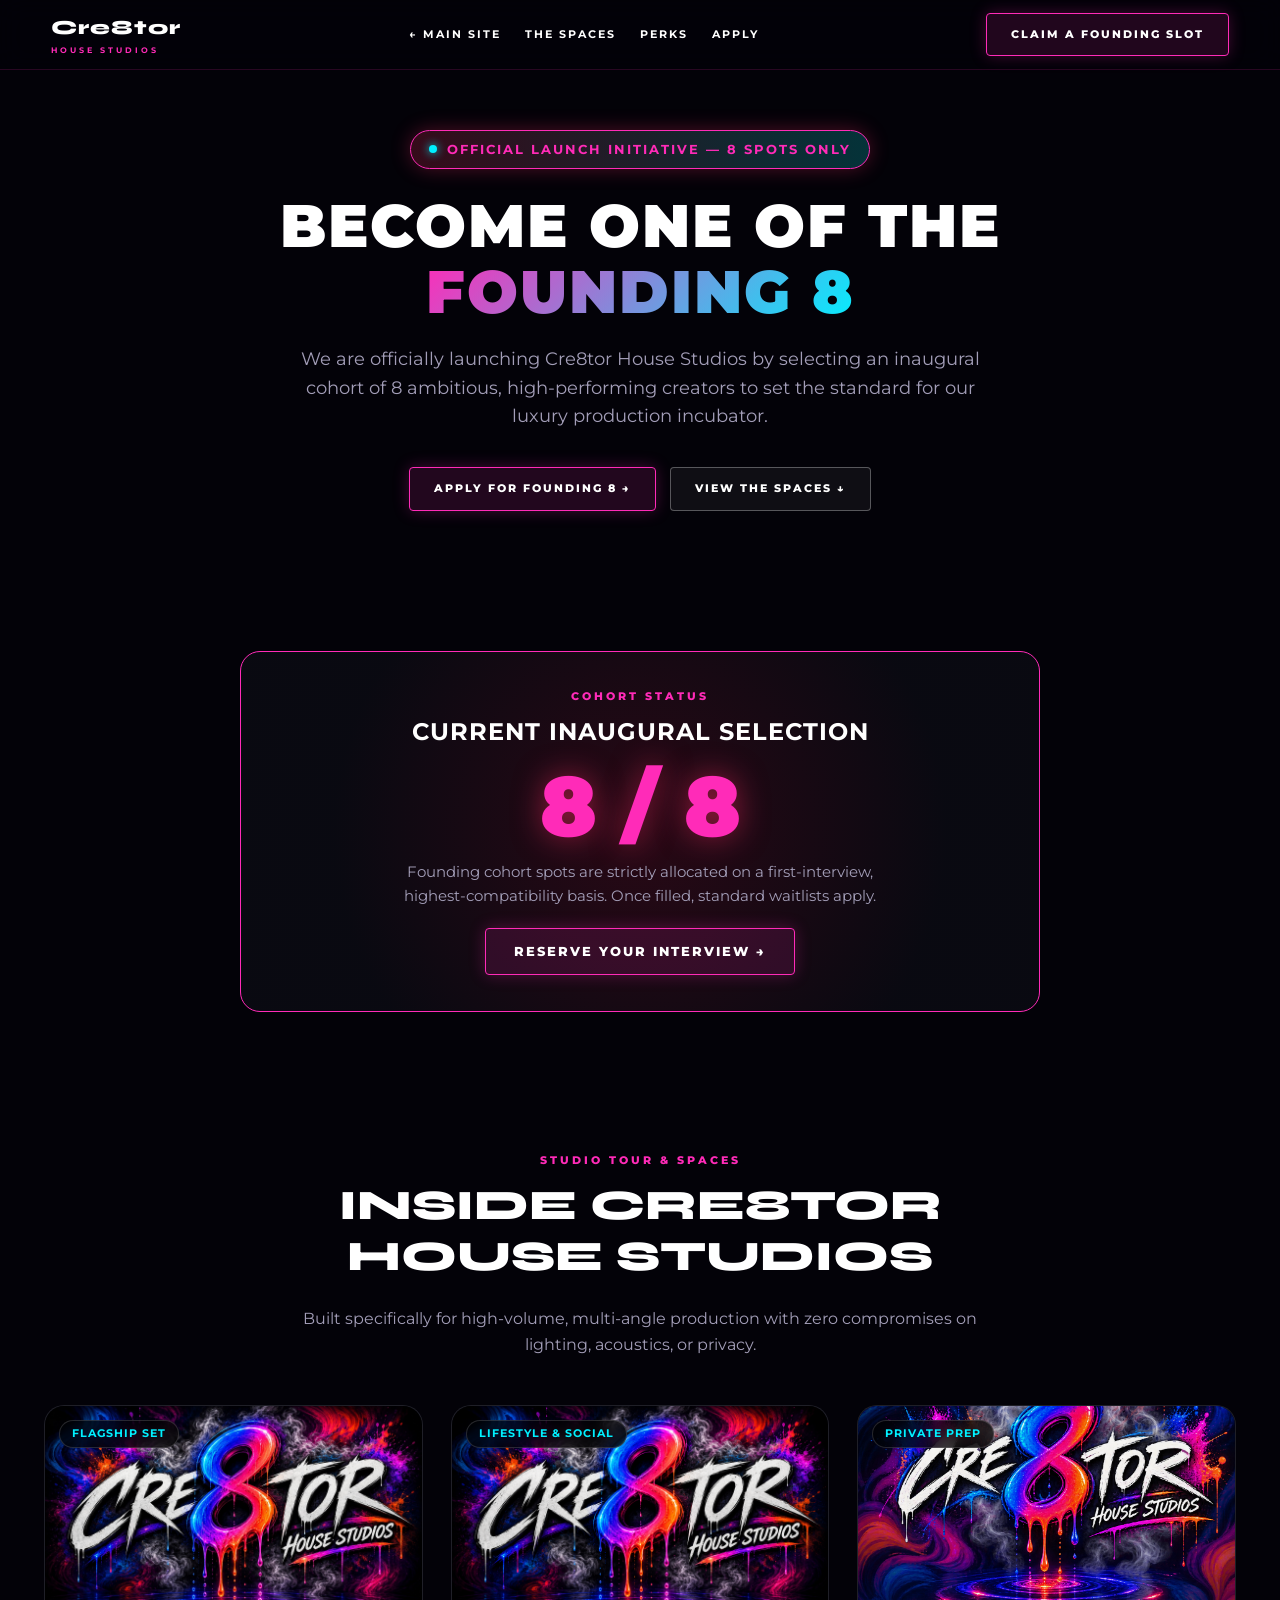
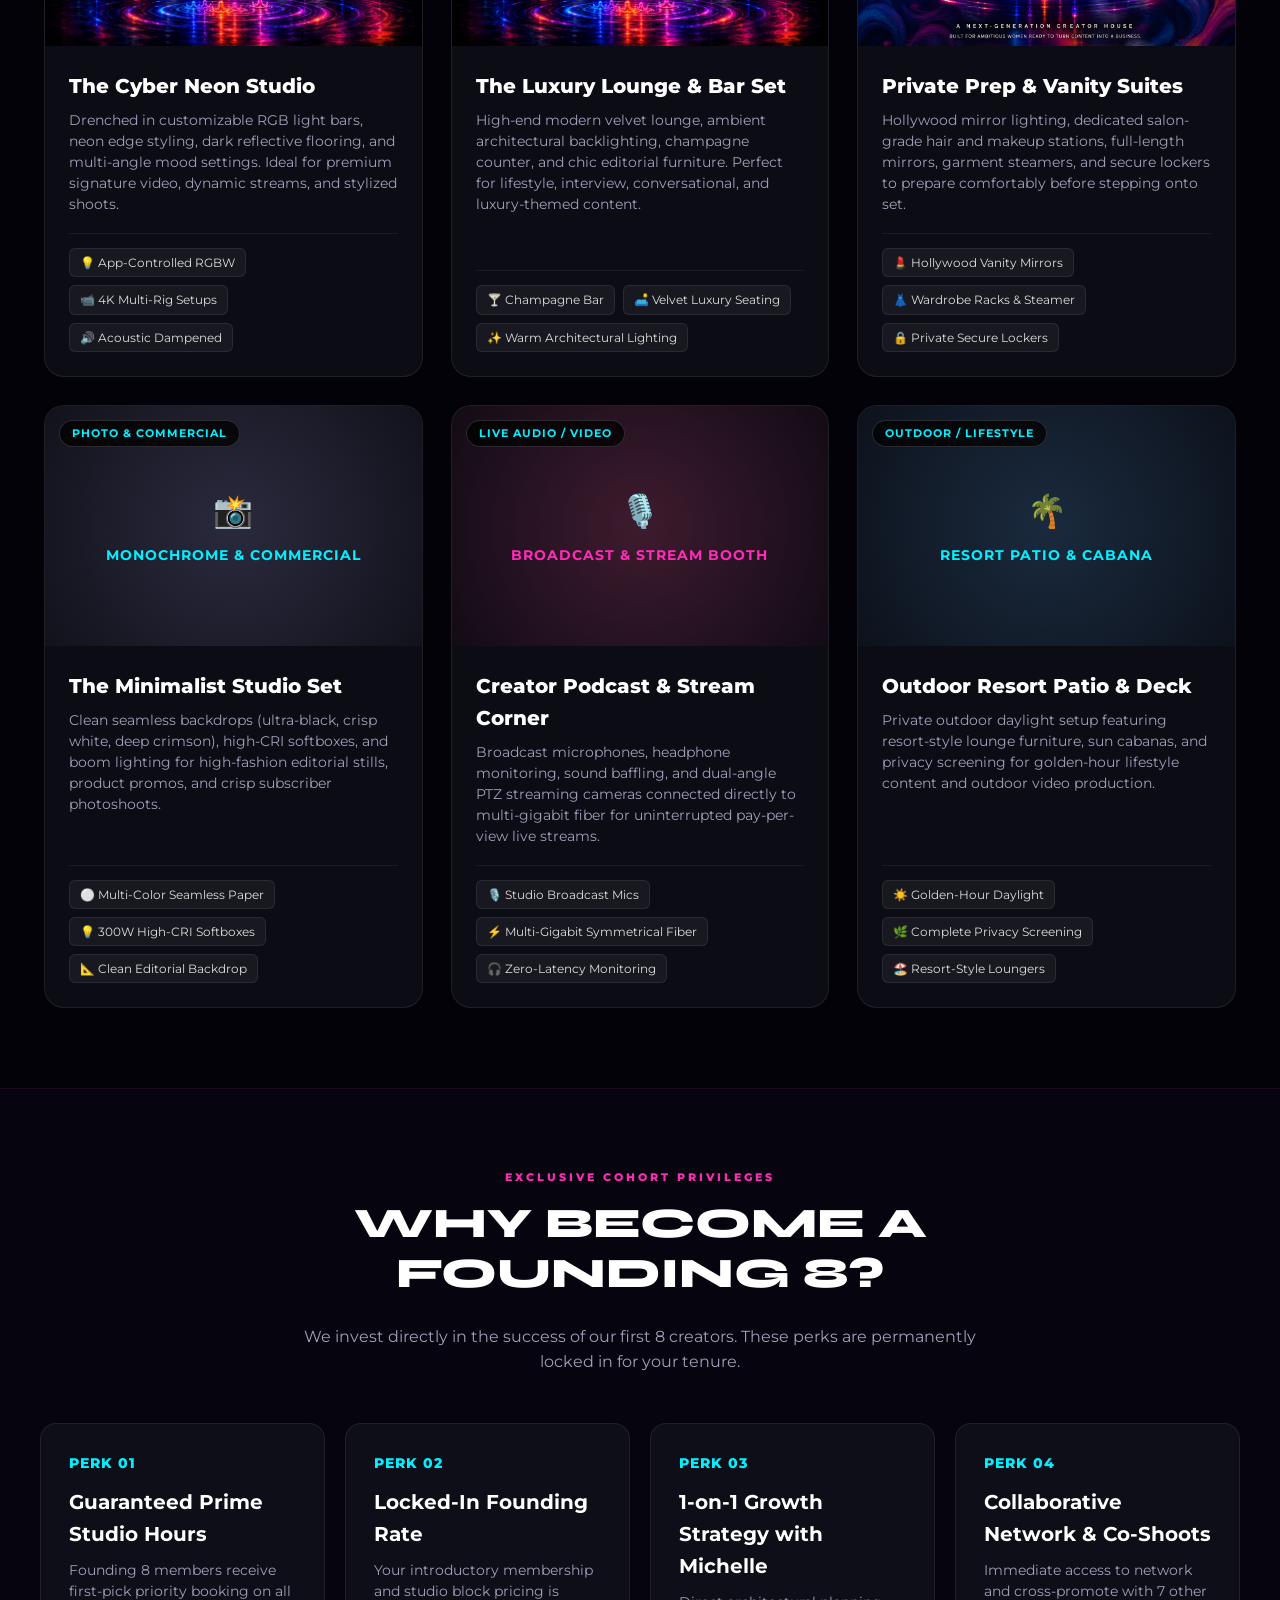
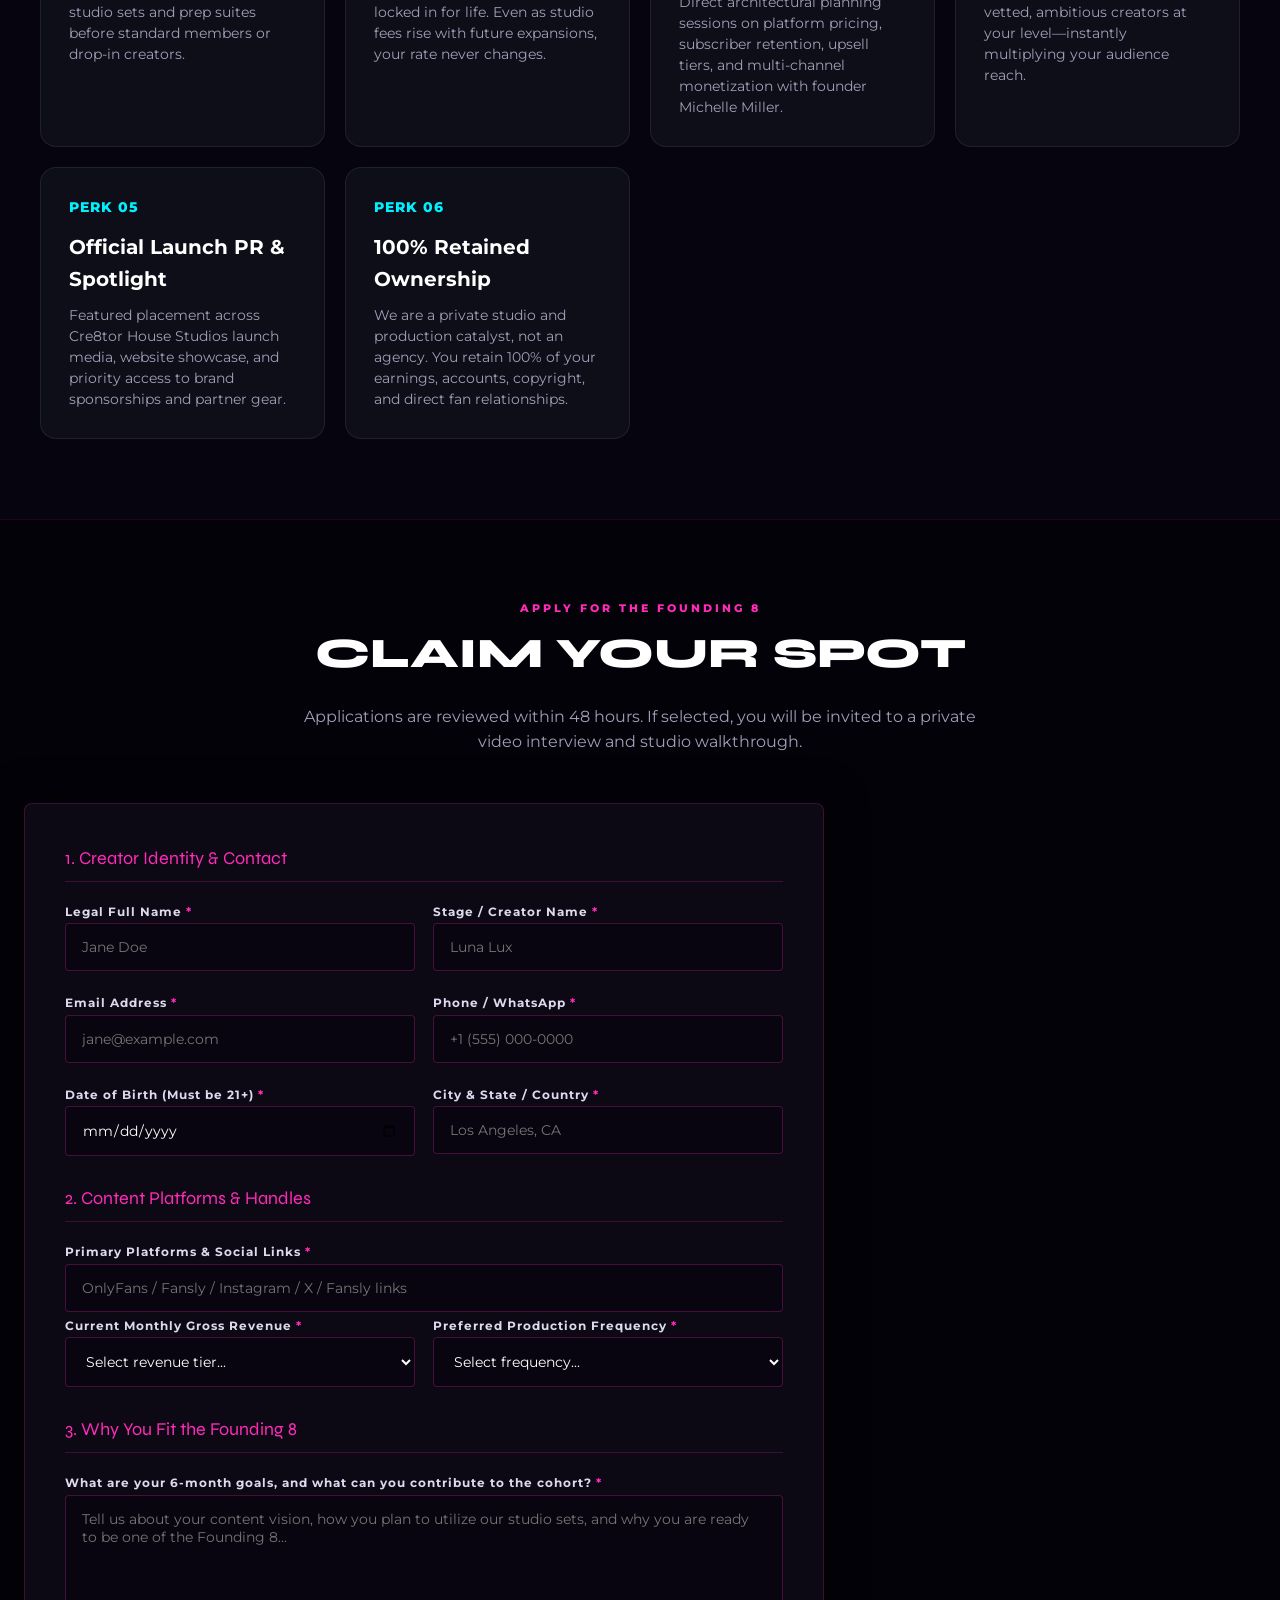
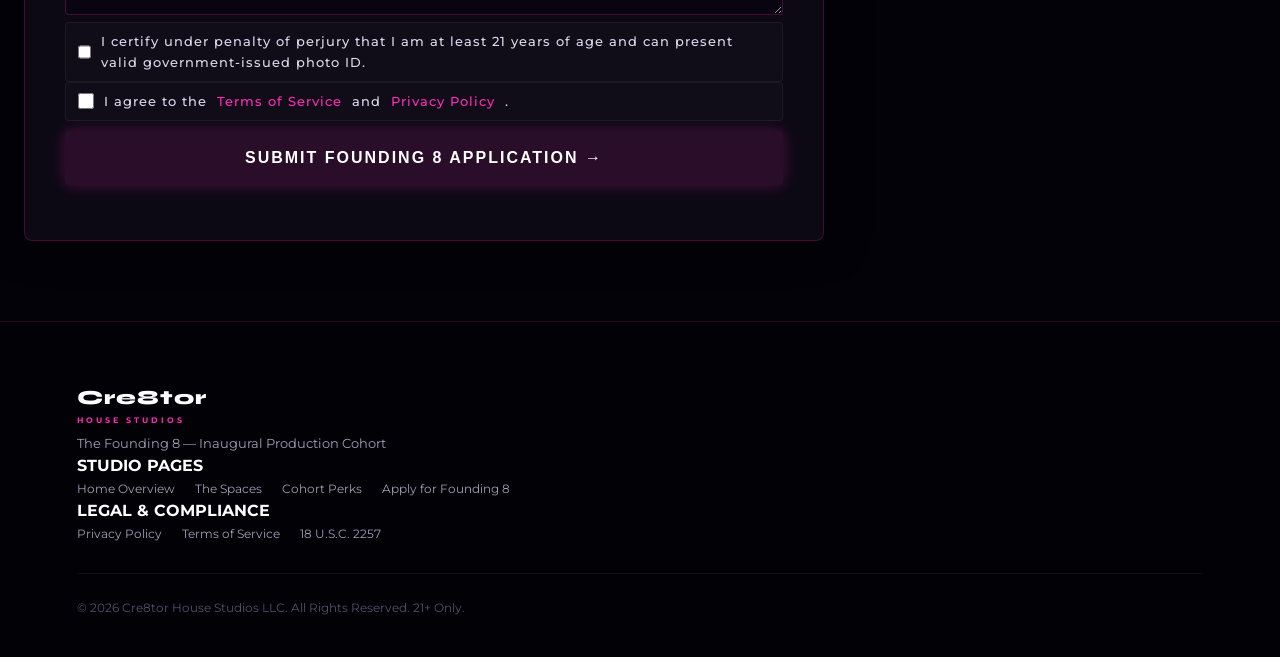
==== founding-8.html @ fe396e98 "Add founding-8.html dedicated push and launch campaign page with spaces showcase" ====
<!doctype html>
<html lang="en">
<head>
  <meta charset="utf-8">
  <meta name="viewport" content="width=device-width, initial-scale=1, viewport-fit=cover">
  <title>The Founding 8 — Inaugural Launch Cohort | Cre8tor House Studios</title>
  <meta name="description" content="Join the Founding 8 inaugural cohort at Cre8tor House Studios. Exclusive studio access, locked-in lifetime rates, and dedicated production sets.">
  <link rel="stylesheet" href="style.css">
  <style>
    .launch-banner {
      background: linear-gradient(90deg, rgba(255,46,99,0.2), rgba(8,247,254,0.2));
      border: 1px solid var(--accent-pink);
      border-radius: 999px;
      display: inline-flex;
      align-items: center;
      gap: 10px;
      padding: 8px 18px;
      font-size: 13px;
      font-weight: 700;
      letter-spacing: 2px;
      text-transform: uppercase;
      color: var(--accent-pink);
      margin-bottom: 24px;
      box-shadow: 0 0 20px rgba(255,46,99,0.3);
    }
    .launch-banner .pulse-dot {
      width: 8px;
      height: 8px;
      background: var(--accent-cyan);
      border-radius: 50%;
      box-shadow: 0 0 10px var(--accent-cyan);
      animation: pulse 1.5s infinite;
    }
    @keyframes pulse {
      0%, 100% { opacity: 1; transform: scale(1); }
      50% { opacity: 0.4; transform: scale(0.8); }
    }
    .founding-hero {
      padding: 130px 24px 80px;
      text-align: center;
      max-width: 900px;
      margin: 0 auto;
    }
    .founding-hero h1 {
      font-size: clamp(32px, 6vw, 60px);
      line-height: 1.1;
      font-weight: 900;
      letter-spacing: 2px;
      margin-bottom: 20px;
    }
    .founding-hero h1 span {
      background: linear-gradient(135deg, var(--accent-pink), var(--accent-cyan));
      -webkit-background-clip: text;
      -webkit-text-fill-color: transparent;
    }
    .founding-hero p {
      font-size: 18px;
      color: var(--text-muted);
      line-height: 1.6;
      max-width: 720px;
      margin: 0 auto 36px;
    }
    .perks-grid {
      display: grid;
      grid-template-columns: repeat(auto-fit, minmax(280px, 1fr));
      gap: 20px;
      margin: 40px 0;
    }
    .perk-card {
      background: rgba(18, 18, 28, 0.75);
      border: 1px solid rgba(255, 255, 255, 0.08);
      border-radius: 16px;
      padding: 28px;
      text-align: left;
      position: relative;
      transition: all 0.3s ease;
    }
    .perk-card:hover {
      border-color: var(--accent-pink);
      transform: translateY(-4px);
      box-shadow: 0 10px 30px rgba(255,46,99,0.15);
    }
    .perk-number {
      font-family: var(--font-mono);
      font-size: 14px;
      font-weight: 800;
      color: var(--accent-cyan);
      letter-spacing: 1px;
      margin-bottom: 12px;
    }
    .perk-card h3 {
      font-size: 20px;
      font-weight: 700;
      margin-bottom: 10px;
      color: #fff;
    }
    .perk-card p {
      font-size: 14px;
      color: var(--text-muted);
      line-height: 1.5;
      margin: 0;
    }

    /* SPACES GALLERY */
    .spaces-section {
      padding: 80px 24px;
      max-width: 1240px;
      margin: 0 auto;
    }
    .spaces-grid {
      display: grid;
      grid-template-columns: repeat(auto-fit, minmax(350px, 1fr));
      gap: 28px;
      margin-top: 40px;
    }
    .space-card {
      background: rgba(15, 15, 24, 0.85);
      border: 1px solid rgba(255, 255, 255, 0.08);
      border-radius: 20px;
      overflow: hidden;
      display: flex;
      flex-direction: column;
      transition: all 0.3s ease;
    }
    .space-card:hover {
      border-color: var(--accent-cyan);
      box-shadow: 0 12px 36px rgba(8,247,254,0.18);
      transform: translateY(-5px);
    }
    .space-img-container {
      position: relative;
      width: 100%;
      height: 240px;
      background: #0d0d14;
      overflow: hidden;
    }
    .space-img-container img {
      width: 100%;
      height: 100%;
      object-fit: cover;
      transition: transform 0.5s ease;
    }
    .space-card:hover .space-img-container img {
      transform: scale(1.05);
    }
    .space-tag {
      position: absolute;
      top: 14px;
      left: 14px;
      background: rgba(0, 0, 0, 0.75);
      backdrop-filter: blur(8px);
      border: 1px solid rgba(255,255,255,0.15);
      border-radius: 999px;
      padding: 4px 12px;
      font-size: 11px;
      font-weight: 700;
      letter-spacing: 1px;
      text-transform: uppercase;
      color: var(--accent-cyan);
    }
    .space-body {
      padding: 24px;
      display: flex;
      flex-direction: column;
      flex: 1;
    }
    .space-body h3 {
      font-size: 20px;
      font-weight: 800;
      margin-bottom: 8px;
      color: #fff;
    }
    .space-body p {
      font-size: 14px;
      color: var(--text-muted);
      line-height: 1.5;
      margin-bottom: 18px;
      flex: 1;
    }
    .space-specs {
      display: flex;
      flex-wrap: wrap;
      gap: 8px;
      padding-top: 14px;
      border-top: 1px solid rgba(255, 255, 255, 0.06);
    }
    .spec-chip {
      background: rgba(255, 255, 255, 0.05);
      border: 1px solid rgba(255, 255, 255, 0.08);
      border-radius: 6px;
      padding: 4px 10px;
      font-size: 12px;
      color: #ddd;
      font-family: var(--font-mono);
    }
    .slots-counter {
      background: radial-gradient(circle at center, rgba(255,46,99,0.15) 0%, rgba(10,10,18,0.9) 70%);
      border: 1px solid var(--accent-pink);
      border-radius: 20px;
      padding: 36px 24px;
      text-align: center;
      margin: 60px auto;
      max-width: 800px;
    }
    .slots-number {
      font-size: clamp(48px, 8vw, 84px);
      font-weight: 900;
      color: var(--accent-pink);
      line-height: 1;
      text-shadow: 0 0 30px rgba(255,46,99,0.5);
      margin: 12px 0;
    }
  </style>
</head>
<body>

  <!-- HEADER -->
  <header>
    <a href="index.html" class="logo">Cre8tor<span>HOUSE STUDIOS</span></a>
    <nav>
      <a href="index.html">← MAIN SITE</a>
      <a href="#spaces">THE SPACES</a>
      <a href="#perks">PERKS</a>
      <a href="#apply">APPLY</a>
    </nav>
    <a href="#apply" class="navbtn">CLAIM A FOUNDING SLOT</a>
  </header>

  <!-- FOUNDING 8 HERO -->
  <section class="founding-hero">
    <div class="launch-banner">
      <span class="pulse-dot"></span>
      OFFICIAL LAUNCH INITIATIVE — 8 SPOTS ONLY
    </div>
    <h1>BECOME ONE OF THE<br><span>FOUNDING 8</span></h1>
    <p>We are officially launching Cre8tor House Studios by selecting an inaugural cohort of 8 ambitious, high-performing creators to set the standard for our luxury production incubator.</p>
    <div style="display: flex; gap: 14px; justify-content: center; flex-wrap: wrap;">
      <a href="#apply" class="cta">APPLY FOR FOUNDING 8 →</a>
      <a href="#spaces" class="cta secondary">VIEW THE SPACES ↓</a>
    </div>
  </section>

  <!-- SLOTS COUNTER -->
  <section style="padding: 0 24px;">
    <div class="slots-counter">
      <span class="section-tag" style="margin-bottom: 8px;">COHORT STATUS</span>
      <h3 style="font-size: 24px; letter-spacing: 1px;">CURRENT INAUGURAL SELECTION</h3>
      <div class="slots-number">8 / 8</div>
      <p style="color: var(--text-muted); font-size: 15px; max-width: 500px; margin: 0 auto 20px;">Founding cohort spots are strictly allocated on a first-interview, highest-compatibility basis. Once filled, standard waitlists apply.</p>
      <a href="#apply" class="cta" style="padding: 12px 28px; font-size: 13px;">RESERVE YOUR INTERVIEW →</a>
    </div>
  </section>

  <!-- THE SPACES GALLERY -->
  <section id="spaces" class="spaces-section">
    <div style="text-align: center; max-width: 700px; margin: 0 auto;">
      <span class="section-tag">STUDIO TOUR & SPACES</span>
      <h2 class="section-title">INSIDE CRE8TOR HOUSE STUDIOS</h2>
      <p class="section-desc">Built specifically for high-volume, multi-angle production with zero compromises on lighting, acoustics, or privacy.</p>
    </div>

    <div class="spaces-grid">

      <!-- SPACE 1: CYBER NEON -->
      <div class="space-card">
        <div class="space-img-container">
          <img src="hero.png" alt="The Cyber Neon Studio Set">
          <span class="space-tag">Flagship Set</span>
        </div>
        <div class="space-body">
          <h3>The Cyber Neon Studio</h3>
          <p>Drenched in customizable RGB light bars, neon edge styling, dark reflective flooring, and multi-angle mood settings. Ideal for premium signature video, dynamic streams, and stylized shoots.</p>
          <div class="space-specs">
            <span class="spec-chip">💡 App-Controlled RGBW</span>
            <span class="spec-chip">📹 4K Multi-Rig Setups</span>
            <span class="spec-chip">🔊 Acoustic Dampened</span>
          </div>
        </div>
      </div>

      <!-- SPACE 2: LUXURY LOUNGE -->
      <div class="space-card">
        <div class="space-img-container">
          <img src="hero-reference.png" alt="The Luxury Lounge & Lifestyle Set">
          <span class="space-tag">Lifestyle & Social</span>
        </div>
        <div class="space-body">
          <h3>The Luxury Lounge & Bar Set</h3>
          <p>High-end modern velvet lounge, ambient architectural backlighting, champagne counter, and chic editorial furniture. Perfect for lifestyle, interview, conversational, and luxury-themed content.</p>
          <div class="space-specs">
            <span class="spec-chip">🍸 Champagne Bar</span>
            <span class="spec-chip">🛋️ Velvet Luxury Seating</span>
            <span class="spec-chip">✨ Warm Architectural Lighting</span>
          </div>
        </div>
      </div>

      <!-- SPACE 3: PREP & DRESSING SUITES -->
      <div class="space-card">
        <div class="space-img-container">
          <img src="cre8tor-hero-art.png" alt="Private Prep & Styling Suites">
          <span class="space-tag">Private Prep</span>
        </div>
        <div class="space-body">
          <h3>Private Prep & Vanity Suites</h3>
          <p>Hollywood mirror lighting, dedicated salon-grade hair and makeup stations, full-length mirrors, garment steamers, and secure lockers to prepare comfortably before stepping onto set.</p>
          <div class="space-specs">
            <span class="spec-chip">💄 Hollywood Vanity Mirrors</span>
            <span class="spec-chip">👗 Wardrobe Racks & Steamer</span>
            <span class="spec-chip">🔒 Private Secure Lockers</span>
          </div>
        </div>
      </div>

      <!-- SPACE 4: MINIMALIST MONOCHROME -->
      <div class="space-card">
        <div class="space-img-container" style="display: flex; align-items: center; justify-content: center; background: radial-gradient(circle, #2a2a3e 0%, #12121c 100%);">
          <div style="text-align: center; padding: 20px;">
            <div style="font-size: 32px; margin-bottom: 8px;">📸</div>
            <div style="color: var(--accent-cyan); font-weight: 700; font-size: 14px; letter-spacing: 1px;">MONOCHROME & COMMERCIAL</div>
          </div>
          <span class="space-tag">Photo & Commercial</span>
        </div>
        <div class="space-body">
          <h3>The Minimalist Studio Set</h3>
          <p>Clean seamless backdrops (ultra-black, crisp white, deep crimson), high-CRI softboxes, and boom lighting for high-fashion editorial stills, product promos, and crisp subscriber photoshoots.</p>
          <div class="space-specs">
            <span class="spec-chip">⚪ Multi-Color Seamless Paper</span>
            <span class="spec-chip">💡 300W High-CRI Softboxes</span>
            <span class="spec-chip">📐 Clean Editorial Backdrop</span>
          </div>
        </div>
      </div>

      <!-- SPACE 5: PODCAST & STREAM BOOTH -->
      <div class="space-card">
        <div class="space-img-container" style="display: flex; align-items: center; justify-content: center; background: radial-gradient(circle, #3e1b2e 0%, #120b16 100%);">
          <div style="text-align: center; padding: 20px;">
            <div style="font-size: 32px; margin-bottom: 8px;">🎙️</div>
            <div style="color: var(--accent-pink); font-weight: 700; font-size: 14px; letter-spacing: 1px;">BROADCAST & STREAM BOOTH</div>
          </div>
          <span class="space-tag">Live Audio / Video</span>
        </div>
        <div class="space-body">
          <h3>Creator Podcast & Stream Corner</h3>
          <p>Broadcast microphones, headphone monitoring, sound baffling, and dual-angle PTZ streaming cameras connected directly to multi-gigabit fiber for uninterrupted pay-per-view live streams.</p>
          <div class="space-specs">
            <span class="spec-chip">🎙️ Studio Broadcast Mics</span>
            <span class="spec-chip">⚡ Multi-Gigabit Symmetrical Fiber</span>
            <span class="spec-chip">🎧 Zero-Latency Monitoring</span>
          </div>
        </div>
      </div>

      <!-- SPACE 6: OUTDOOR & RESORT PATIO -->
      <div class="space-card">
        <div class="space-img-container" style="display: flex; align-items: center; justify-content: center; background: radial-gradient(circle, #1a2a3e 0%, #0d121c 100%);">
          <div style="text-align: center; padding: 20px;">
            <div style="font-size: 32px; margin-bottom: 8px;">🌴</div>
            <div style="color: var(--accent-cyan); font-weight: 700; font-size: 14px; letter-spacing: 1px;">RESORT PATIO & CABANA</div>
          </div>
          <span class="space-tag">Outdoor / Lifestyle</span>
        </div>
        <div class="space-body">
          <h3>Outdoor Resort Patio & Deck</h3>
          <p>Private outdoor daylight setup featuring resort-style lounge furniture, sun cabanas, and privacy screening for golden-hour lifestyle content and outdoor video production.</p>
          <div class="space-specs">
            <span class="spec-chip">☀️ Golden-Hour Daylight</span>
            <span class="spec-chip">🌿 Complete Privacy Screening</span>
            <span class="spec-chip">🏖️ Resort-Style Loungers</span>
          </div>
        </div>
      </div>

    </div>
  </section>

  <!-- FOUNDING 8 EXCLUSIVE PERKS -->
  <section id="perks" class="section dark" style="padding: 80px 24px;">
    <div style="text-align: center; max-width: 700px; margin: 0 auto;">
      <span class="section-tag">EXCLUSIVE COHORT PRIVILEGES</span>
      <h2 class="section-title">WHY BECOME A FOUNDING 8?</h2>
      <p class="section-desc">We invest directly in the success of our first 8 creators. These perks are permanently locked in for your tenure.</p>
    </div>

    <div class="perks-grid" style="max-width: 1200px; margin: 40px auto 0;">
      <div class="perk-card">
        <div class="perk-number">PERK 01</div>
        <h3>Guaranteed Prime Studio Hours</h3>
        <p>Founding 8 members receive first-pick priority booking on all studio sets and prep suites before standard members or drop-in creators.</p>
      </div>

      <div class="perk-card">
        <div class="perk-number">PERK 02</div>
        <h3>Locked-In Founding Rate</h3>
        <p>Your introductory membership and studio block pricing is locked in for life. Even as studio fees rise with future expansions, your rate never changes.</p>
      </div>

      <div class="perk-card">
        <div class="perk-number">PERK 03</div>
        <h3>1-on-1 Growth Strategy with Michelle</h3>
        <p>Direct architectural planning sessions on platform pricing, subscriber retention, upsell tiers, and multi-channel monetization with founder Michelle Miller.</p>
      </div>

      <div class="perk-card">
        <div class="perk-number">PERK 04</div>
        <h3>Collaborative Network & Co-Shoots</h3>
        <p>Immediate access to network and cross-promote with 7 other vetted, ambitious creators at your level—instantly multiplying your audience reach.</p>
      </div>

      <div class="perk-card">
        <div class="perk-number">PERK 05</div>
        <h3>Official Launch PR & Spotlight</h3>
        <p>Featured placement across Cre8tor House Studios launch media, website showcase, and priority access to brand sponsorships and partner gear.</p>
      </div>

      <div class="perk-card">
        <div class="perk-number">PERK 06</div>
        <h3>100% Retained Ownership</h3>
        <p>We are a private studio and production catalyst, not an agency. You retain 100% of your earnings, accounts, copyright, and direct fan relationships.</p>
      </div>
    </div>
  </section>

  <!-- FOUNDING 8 APPLICATION FORM -->
  <section id="apply" class="section" style="padding: 80px 24px;">
    <div style="text-align: center; max-width: 700px; margin: 0 auto 40px;">
      <span class="section-tag">APPLY FOR THE FOUNDING 8</span>
      <h2 class="section-title">CLAIM YOUR SPOT</h2>
      <p class="section-desc">Applications are reviewed within 48 hours. If selected, you will be invited to a private video interview and studio walkthrough.</p>
    </div>

    <div class="form-container">
      <form onsubmit="handleFoundingApplication(event)">
        <input type="hidden" name="cohort" value="Founding 8 Inaugural Cohort">

        <!-- Step 1: Identity -->
        <div class="form-group-title">1. Creator Identity & Contact</div>
        <div class="form-row">
          <div class="form-group">
            <label>Legal Full Name <span class="req">*</span></label>
            <input type="text" name="legal_name" placeholder="Jane Doe" required>
          </div>
          <div class="form-group">
            <label>Stage / Creator Name <span class="req">*</span></label>
            <input type="text" name="stage_name" placeholder="Luna Lux" required>
          </div>
        </div>

        <div class="form-row">
          <div class="form-group">
            <label>Email Address <span class="req">*</span></label>
            <input type="email" name="email" placeholder="jane@example.com" required>
          </div>
          <div class="form-group">
            <label>Phone / WhatsApp <span class="req">*</span></label>
            <input type="tel" name="phone" placeholder="+1 (555) 000-0000" required>
          </div>
        </div>

        <div class="form-row">
          <div class="form-group">
            <label>Date of Birth (Must be 21+) <span class="req">*</span></label>
            <input type="date" name="dob" id="founding-dob" required>
          </div>
          <div class="form-group">
            <label>City & State / Country <span class="req">*</span></label>
            <input type="text" name="location" placeholder="Los Angeles, CA" required>
          </div>
        </div>

        <!-- Step 2: Presence -->
        <div class="form-group-title">2. Content Platforms & Handles</div>
        <div class="form-group">
          <label>Primary Platforms & Social Links <span class="req">*</span></label>
          <input type="text" name="handles" placeholder="OnlyFans / Fansly / Instagram / X / Fansly links" required>
        </div>

        <div class="form-row">
          <div class="form-group">
            <label>Current Monthly Gross Revenue <span class="req">*</span></label>
            <select name="monthly_revenue" required>
              <option value="" disabled selected>Select revenue tier...</option>
              <option value="bash - ,500/mo">bash - ,500/mo (Building phase)</option>
              <option value=",500 - ,500/mo">,500 - ,500/mo (Scaling)</option>
              <option value=",500 - 5,000/mo">,500 - 5,000/mo (Established)</option>
              <option value="5,000+/mo">5,000+/mo (Top Earner)</option>
            </select>
          </div>
          <div class="form-group">
            <label>Preferred Production Frequency <span class="req">*</span></label>
            <select name="production_frequency" required>
              <option value="" disabled selected>Select frequency...</option>
              <option value="Weekly Dedicated Blocks">Weekly Dedicated Blocks (2-3x/week)</option>
              <option value="Bi-Weekly Intensive Shoots">Bi-Weekly Intensive Shoots</option>
              <option value="Monthly Batch Content Weekend">Monthly Batch Content Weekend</option>
            </select>
          </div>
        </div>

        <!-- Step 3: Vision -->
        <div class="form-group-title">3. Why You Fit the Founding 8</div>
        <div class="form-group">
          <label>What are your 6-month goals, and what can you contribute to the cohort? <span class="req">*</span></label>
          <textarea name="cohort_goals" rows="4" placeholder="Tell us about your content vision, how you plan to utilize our studio sets, and why you are ready to be one of the Founding 8..." required></textarea>
        </div>

        <!-- Consents -->
        <div class="form-group">
          <label class="checkbox-label">
            <input type="checkbox" name="age_confirmation" required>
            I certify under penalty of perjury that I am at least 21 years of age and can present valid government-issued photo ID.
          </label>
          <label class="checkbox-label">
            <input type="checkbox" name="terms_consent" required>
            I agree to the <a href="terms.html" target="_blank" style="color: var(--accent-pink);">Terms of Service</a> and <a href="privacy.html" target="_blank" style="color: var(--accent-pink);">Privacy Policy</a>.
          </label>
        </div>

        <button type="submit" class="cta" style="width: 100%; border: none; cursor: pointer; padding: 18px; font-size: 16px; margin-top: 10px;">
          SUBMIT FOUNDING 8 APPLICATION →
        </button>
        <p id="founding-status" style="margin-top: 15px; text-align: center; font-size: 14px;"></p>
      </form>
    </div>
  </section>

  <!-- FOOTER -->
  <footer>
    <div class="footer-grid">
      <div>
        <a href="index.html" class="logo">Cre8tor<span>HOUSE STUDIOS</span></a>
        <p style="font-size: 13px; color: var(--text-muted); margin-top: 6px;">The Founding 8 — Inaugural Production Cohort</p>
      </div>
      <div>
        <h4>STUDIO PAGES</h4>
        <div class="footer-links">
          <a href="index.html">Home Overview</a>
          <a href="#spaces">The Spaces</a>
          <a href="#perks">Cohort Perks</a>
          <a href="#apply">Apply for Founding 8</a>
        </div>
      </div>
      <div>
        <h4>LEGAL & COMPLIANCE</h4>
        <div class="footer-links">
          <a href="privacy.html">Privacy Policy</a>
          <a href="terms.html">Terms of Service</a>
          <a href="compliance-2257.html">18 U.S.C. 2257</a>
        </div>
      </div>
    </div>
    <div class="footer-bottom">
      © 2026 Cre8tor House Studios LLC. All Rights Reserved. 21+ Only.
    </div>
  </footer>

  <script>
    function handleFoundingApplication(e) {
      e.preventDefault();
      const status = document.getElementById('founding-status');
      const form = e.target;
      const data = new FormData(form);

      // Validate 21+
      const dobVal = document.getElementById('founding-dob').value;
      if (dobVal) {
        const dob = new Date(dobVal);
        const today = new Date();
        let age = today.getFullYear() - dob.getFullYear();
        const m = today.getMonth() - dob.getMonth();
        if (m < 0 || (m === 0 && today.getDate() < dob.getDate())) {
          age--;
        }
        if (age < 21) {
          status.style.color = 'var(--accent-pink)';
          status.innerText = 'Error: You must be at least 21 years of age to apply.';
          return;
        }
      }

      status.style.color = 'var(--accent-cyan)';
      status.innerText = 'Submitting your Founding 8 application...';

      // Submit via Web3Forms
      data.append('access_key', 'YOUR_ACCESS_KEY_HERE');
      data.append('subject', 'NEW FOUNDING 8 APPLICATION: ' + (data.get('stage_name') || 'Creator'));

      fetch('https://api.web3forms.com/submit', {
        method: 'POST',
        body: data
      })
      .then(res => res.json())
      .then(result => {
        if (result.success) {
          status.style.color = '#00ff88';
          status.innerText = '🎉 Application Received! Michelle and our team will review your submission and contact you within 48 hours for your video interview.';
          form.reset();
        } else {
          // Fallback
          fallbackMailto(data);
        }
      })
      .catch(() => {
        fallbackMailto(data);
      });
    }

    function fallbackMailto(data) {
      const status = document.getElementById('founding-status');
      const subject = encodeURIComponent('FOUNDING 8 APPLICATION: ' + (data.get('stage_name') || 'Creator'));
      let bodyText = 'FOUNDING 8 COHORT APPLICATION:

';
      data.forEach((val, key) => {
        if (key !== 'access_key') bodyText += key + ': ' + val + '
';
      });
      window.location.href = 'mailto:michellebehymer1981@gmail.com?subject=' + subject + '&body=' + encodeURIComponent(bodyText);
      status.style.color = '#00ff88';
      status.innerText = 'Opening your email client to complete submission to Michelle Miller...';
    }
  </script>
</body>
</html>
---- style.css ----
/* Cre8tor House Studios — Main Stylesheet */
@import url('https://fonts.googleapis.com/css2?family=Montserrat:ital,wght@0,300;0,400;0,600;0,700;0,800;0,900;1,800&family=Syne:wght@700;800;900&display=swap');

:root {
  --bg-dark: #030208;
  --bg-card: rgba(18, 14, 28, 0.7);
  --bg-card-hover: rgba(28, 22, 44, 0.85);
  --accent-pink: #ff2bb8;
  --accent-pink-glow: rgba(255, 43, 184, 0.45);
  --accent-cyan: #00f0ff;
  --text-main: #ffffff;
  --text-muted: #a39eb8;
  --border-subtle: rgba(255, 43, 184, 0.2);
  --border-highlight: rgba(255, 43, 184, 0.5);
  --font-heading: 'Syne', sans-serif;
  --font-body: 'Montserrat', sans-serif;
}

* {
  box-sizing: border-box;
  margin: 0;
  padding: 0;
}

html {
  scroll-behavior: smooth;
}

body {
  background-color: var(--bg-dark);
  color: var(--text-main);
  font-family: var(--font-body);
  line-height: 1.6;
  overflow-x: hidden;
  position: relative;
}

a {
  color: inherit;
  text-decoration: none;
  transition: all 0.2s ease;
}

/* HEADER & NAV */
header {
  position: fixed;
  z-index: 100;
  top: 0;
  left: 0;
  right: 0;
  height: 70px;
  padding: 0 4vw;
  display: flex;
  align-items: center;
  justify-content: space-between;
  background: rgba(3, 2, 8, 0.75);
  backdrop-filter: blur(14px);
  border-bottom: 1px solid rgba(255, 43, 184, 0.15);
}

.logo {
  font-family: var(--font-heading);
  font-weight: 900;
  font-size: 20px;
  letter-spacing: 1px;
  color: #fff;
}

.logo span {
  display: block;
  font-size: 8px;
  letter-spacing: 3px;
  color: var(--accent-pink);
  font-family: var(--font-body);
  font-weight: 700;
}

nav {
  display: flex;
  gap: 24px;
  font-size: 11px;
  letter-spacing: 2px;
  font-weight: 700;
}

nav a:hover {
  color: var(--accent-pink);
  text-shadow: 0 0 10px var(--accent-pink-glow);
}

.navbtn, .cta {
  display: inline-block;
  border: 1px solid var(--accent-pink);
  padding: 12px 24px;
  background: rgba(255, 43, 184, 0.12);
  color: #fff;
  font-weight: 800;
  font-size: 11px;
  letter-spacing: 2px;
  text-transform: uppercase;
  border-radius: 4px;
  box-shadow: 0 0 16px rgba(255, 43, 184, 0.25);
  cursor: pointer;
  transition: all 0.25s ease;
  text-align: center;
}

.navbtn:hover, .cta:hover {
  background: var(--accent-pink);
  color: #fff;
  box-shadow: 0 0 24px rgba(255, 43, 184, 0.6);
  transform: translateY(-1px);
}

.cta.secondary {
  border-color: rgba(255, 255, 255, 0.3);
  background: rgba(255, 255, 255, 0.05);
  box-shadow: none;
}

.cta.secondary:hover {
  border-color: #fff;
  background: rgba(255, 255, 255, 0.15);
}

/* HERO SECTION */
.hero {
  min-height: 100vh;
  position: relative;
  display: flex;
  flex-direction: column;
  justify-content: flex-end;
  padding: 120px 6vw 80px;
  overflow: hidden;
  background: #020107;
}

.hero-art {
  position: absolute;
  inset: 0;
  z-index: 1;
}

.hero-art img {
  width: 100%;
  height: 100%;
  object-fit: cover;
  object-position: center top;
  filter: brightness(0.85) contrast(1.05);
}

.hero-overlay {
  position: absolute;
  inset: 0;
  background: linear-gradient(180deg, rgba(3, 2, 8, 0.3) 0%, rgba(3, 2, 8, 0.7) 60%, #030208 100%);
  z-index: 2;
}

.hero-content {
  position: relative;
  z-index: 10;
  max-width: 880px;
}

.hero-pill {
  display: inline-block;
  font-size: 11px;
  letter-spacing: 3px;
  color: var(--accent-pink);
  background: rgba(255, 43, 184, 0.15);
  border: 1px solid var(--border-highlight);
  padding: 6px 14px;
  border-radius: 30px;
  margin-bottom: 20px;
  font-weight: 700;
}

.hero h1 {
  font-family: var(--font-heading);
  font-size: clamp(32px, 6vw, 56px);
  font-weight: 900;
  line-height: 1.15;
  margin-bottom: 20px;
  text-transform: uppercase;
  text-shadow: 0 0 30px rgba(0, 0, 0, 0.8);
}

.hero p {
  font-size: clamp(15px, 2vw, 18px);
  color: #ddd9ee;
  max-width: 680px;
  margin-bottom: 32px;
  font-weight: 400;
}

.hero-actions {
  display: flex;
  gap: 16px;
  flex-wrap: wrap;
}

/* GENERAL SECTIONS */
.section {
  padding: 100px 6vw;
  position: relative;
  z-index: 10;
}

.section.dark {
  background: #06040e;
  border-top: 1px solid rgba(255, 43, 184, 0.08);
  border-bottom: 1px solid rgba(255, 43, 184, 0.08);
}

.section-tag {
  display: block;
  font-size: 11px;
  letter-spacing: 3px;
  font-weight: 800;
  color: var(--accent-pink);
  margin-bottom: 12px;
  text-transform: uppercase;
}

.section-title {
  font-family: var(--font-heading);
  font-size: clamp(26px, 4vw, 42px);
  font-weight: 900;
  margin-bottom: 24px;
  line-height: 1.2;
}

.section-desc {
  font-size: 16px;
  color: var(--text-muted);
  max-width: 720px;
  margin-bottom: 48px;
}

/* GRIDS & CARDS */
.grid {
  display: grid;
  grid-template-columns: repeat(auto-fit, minmax(280px, 1fr));
  gap: 28px;
}

.card {
  background: var(--bg-card);
  border: 1px solid var(--border-subtle);
  border-radius: 8px;
  padding: 36px 28px;
  transition: all 0.3s ease;
  backdrop-filter: blur(8px);
}

.card:hover {
  background: var(--bg-card-hover);
  border-color: var(--border-highlight);
  transform: translateY(-4px);
  box-shadow: 0 10px 30px rgba(255, 43, 184, 0.15);
}

.card-num {
  font-family: var(--font-heading);
  font-size: 32px;
  font-weight: 900;
  color: var(--accent-pink);
  margin-bottom: 12px;
}

.card h3 {
  font-family: var(--font-heading);
  font-size: 20px;
  margin-bottom: 14px;
}

.card p {
  font-size: 14px;
  color: var(--text-muted);
  line-height: 1.7;
}

/* ABOUT & FOUNDER SHOWCASE */
.about-grid {
  display: grid;
  grid-template-columns: 1fr 1fr;
  gap: 50px;
  align-items: center;
}

.founder-card {
  background: var(--bg-card);
  border: 1px solid var(--border-subtle);
  border-radius: 8px;
  overflow: hidden;
  box-shadow: 0 0 30px rgba(0,0,0,0.5);
}

.founder-card img {
  width: 100%;
  max-height: 380px;
  object-fit: cover;
  display: block;
}

.founder-info {
  padding: 24px;
}

.founder-title {
  font-size: 11px;
  letter-spacing: 2px;
  color: var(--accent-pink);
  font-weight: 800;
  margin-bottom: 6px;
}

.founder-name {
  font-family: var(--font-heading);
  font-size: 22px;
  font-weight: 800;
  margin-bottom: 12px;
}

.founder-bio {
  font-size: 13px;
  color: var(--text-muted);
}

/* THE HOUSE SHOWCASE */
.house-features {
  display: grid;
  grid-template-columns: repeat(auto-fit, minmax(240px, 1fr));
  gap: 20px;
}

.feature-pill {
  background: rgba(255, 255, 255, 0.03);
  border: 1px solid rgba(255, 255, 255, 0.08);
  padding: 24px;
  border-radius: 6px;
  transition: all 0.2s ease;
}

.feature-pill:hover {
  border-color: var(--accent-cyan);
  background: rgba(0, 240, 255, 0.04);
}

.feature-pill h4 {
  color: #fff;
  font-size: 16px;
  margin-bottom: 8px;
}

.feature-pill p {
  font-size: 13px;
  color: var(--text-muted);
}

/* FAQ ACCORDION */
.faq-list {
  max-width: 800px;
  display: flex;
  flex-direction: column;
  gap: 16px;
}

details {
  background: var(--bg-card);
  border: 1px solid var(--border-subtle);
  border-radius: 6px;
  padding: 20px 24px;
  cursor: pointer;
  transition: all 0.2s ease;
}

details[open] {
  border-color: var(--border-highlight);
  background: var(--bg-card-hover);
}

summary {
  font-weight: 700;
  font-size: 16px;
  list-style: none;
  display: flex;
  justify-content: space-between;
  align-items: center;
}

summary::-webkit-details-marker {
  display: none;
}

summary::after {
  content: "+";
  color: var(--accent-pink);
  font-size: 20px;
}

details[open] summary::after {
  content: "−";
}

details p {
  margin-top: 14px;
  font-size: 14px;
  color: var(--text-muted);
  line-height: 1.6;
}

/* APPLICATION FORM */
.form-container {
  max-width: 800px;
  background: var(--bg-card);
  border: 1px solid var(--border-subtle);
  border-radius: 8px;
  padding: 40px;
  box-shadow: 0 0 40px rgba(0, 0, 0, 0.5);
}

.form-group-title {
  font-family: var(--font-heading);
  font-size: 18px;
  color: var(--accent-pink);
  margin: 28px 0 16px;
  border-bottom: 1px solid rgba(255, 43, 184, 0.2);
  padding-bottom: 8px;
}

.form-group-title:first-of-type {
  margin-top: 0;
}

.form-row {
  display: grid;
  grid-template-columns: 1fr 1fr;
  gap: 18px;
  margin-bottom: 18px;
}

.form-field {
  display: flex;
  flex-direction: column;
  gap: 8px;
  margin-bottom: 18px;
}

.form-field.full {
  grid-column: 1 / -1;
}

label {
  font-size: 12px;
  letter-spacing: 1px;
  font-weight: 700;
  color: #ddd9ee;
}

label span.req {
  color: var(--accent-pink);
}

input, select, textarea {
  width: 100%;
  background: rgba(8, 5, 15, 0.8);
  border: 1px solid rgba(255, 43, 184, 0.25);
  color: #fff;
  padding: 14px 16px;
  font-family: var(--font-body);
  font-size: 14px;
  border-radius: 4px;
  outline: none;
  transition: all 0.2s ease;
}

input:focus, select:focus, textarea:focus {
  border-color: var(--accent-pink);
  box-shadow: 0 0 12px var(--accent-pink-glow);
  background: rgba(14, 9, 26, 0.95);
}

select option {
  background: #0d0a17;
  color: #fff;
}

textarea {
  min-height: 120px;
  resize: vertical;
}

/* Checkbox and Radios */
.checkbox-group {
  display: grid;
  grid-template-columns: repeat(auto-fit, minmax(180px, 1fr));
  gap: 10px;
  margin-top: 8px;
}

.checkbox-label {
  display: flex;
  align-items: center;
  gap: 10px;
  font-size: 13px;
  font-weight: 500;
  cursor: pointer;
  background: rgba(255, 255, 255, 0.02);
  padding: 8px 12px;
  border-radius: 4px;
  border: 1px solid rgba(255, 255, 255, 0.05);
}

.checkbox-label input[type="checkbox"] {
  width: 16px;
  height: 16px;
  accent-color: var(--accent-pink);
}

.legal-consent {
  margin: 24px 0;
  padding: 16px;
  background: rgba(255, 43, 184, 0.06);
  border: 1px solid var(--border-subtle);
  border-radius: 4px;
  font-size: 12px;
  color: #c0bdd0;
}

.legal-consent a {
  color: var(--accent-pink);
  text-decoration: underline;
}

/* FOOTER */
footer {
  padding: 60px 6vw 40px;
  background: #020106;
  border-top: 1px solid rgba(255, 43, 184, 0.15);
  display: flex;
  flex-direction: column;
  gap: 30px;
}

.footer-top {
  display: flex;
  justify-content: space-between;
  align-items: center;
  flex-wrap: wrap;
  gap: 20px;
}

.footer-links {
  display: flex;
  gap: 20px;
  font-size: 12px;
  color: var(--text-muted);
}

.footer-links a:hover {
  color: var(--accent-pink);
}

.footer-bottom {
  display: flex;
  justify-content: space-between;
  font-size: 12px;
  color: #55506b;
  border-top: 1px solid rgba(255, 255, 255, 0.05);
  padding-top: 24px;
  flex-wrap: wrap;
  gap: 12px;
}

/* AGE GATE MODAL */
.age-gate-overlay {
  position: fixed;
  inset: 0;
  z-index: 99999;
  background: rgba(3, 2, 8, 0.96);
  backdrop-filter: blur(14px);
  display: flex;
  align-items: center;
  justify-content: center;
  padding: 20px;
}

.age-gate-card {
  max-width: 520px;
  width: 100%;
  background: #0d0a17;
  border: 1px solid rgba(255, 43, 184, 0.4);
  box-shadow: 0 0 50px rgba(255, 43, 184, 0.25);
  border-radius: 8px;
  padding: 40px 32px;
  text-align: center;
}

.gate-badge {
  display: inline-block;
  font-size: 10px;
  letter-spacing: 2px;
  font-weight: 800;
  color: var(--accent-pink);
  border: 1px solid rgba(255, 43, 184, 0.4);
  padding: 4px 12px;
  margin-bottom: 18px;
  border-radius: 20px;
}

.age-gate-card h2 {
  font-family: var(--font-heading);
  font-size: 24px;
  letter-spacing: 1px;
  margin-bottom: 16px;
  color: #fff;
}

.age-gate-card p {
  font-size: 14px;
  color: #b5b3c3;
  line-height: 1.6;
  margin-bottom: 28px;
}

.gate-actions {
  display: flex;
  flex-direction: column;
  gap: 12px;
}

.gate-enter-btn {
  width: 100%;
  cursor: pointer;
}

.gate-exit-btn {
  background: transparent;
  border: 1px solid #36324a;
  color: #8b88a0;
  padding: 12px;
  font-size: 12px;
  letter-spacing: 1px;
  cursor: pointer;
  border-radius: 4px;
}

.gate-exit-btn:hover {
  border-color: #5d577e;
  color: #fff;
}

.gate-footnote {
  display: block;
  font-size: 11px;
  color: #64607a;
  margin-top: 20px;
}

/* SUCCESS / ERROR MODAL */
.status-modal-overlay {
  position: fixed;
  inset: 0;
  z-index: 10000;
  background: rgba(0, 0, 0, 0.85);
  backdrop-filter: blur(8px);
  display: none;
  align-items: center;
  justify-content: center;
  padding: 20px;
}

.status-modal {
  background: #110d1f;
  border: 1px solid var(--accent-pink);
  box-shadow: 0 0 30px var(--accent-pink-glow);
  max-width: 480px;
  width: 100%;
  padding: 36px 28px;
  border-radius: 8px;
  text-align: center;
}

.status-modal h3 {
  font-family: var(--font-heading);
  font-size: 22px;
  margin-bottom: 12px;
  color: #fff;
}

.status-modal p {
  font-size: 14px;
  color: var(--text-muted);
  margin-bottom: 24px;
}

/* LEGAL PAGES STYLING */
.legal-page {
  background: var(--bg-dark);
  padding: 120px 6vw 80px;
  min-height: 100vh;
}

.legal-container {
  max-width: 840px;
  margin: 0 auto;
  background: var(--bg-card);
  border: 1px solid var(--border-subtle);
  border-radius: 8px;
  padding: 48px;
}

.legal-back {
  display: inline-block;
  font-size: 12px;
  letter-spacing: 1px;
  color: var(--accent-pink);
  margin-bottom: 28px;
  font-weight: 700;
}

.legal-container h1 {
  font-family: var(--font-heading);
  font-size: 32px;
  margin-bottom: 12px;
  color: #fff;
}

.legal-container h2 {
  font-family: var(--font-heading);
  font-size: 20px;
  margin: 28px 0 12px;
  color: #f0edf9;
  border-bottom: 1px solid rgba(255, 255, 255, 0.08);
  padding-bottom: 8px;
}

.legal-container p, .legal-container ul {
  font-size: 14px;
  color: var(--text-muted);
  line-height: 1.8;
  margin-bottom: 16px;
}

.legal-container ul {
  padding-left: 24px;
}

.compliance-box {
  background: rgba(255, 43, 184, 0.08);
  border-left: 3px solid var(--accent-pink);
  padding: 16px 20px;
  margin: 20px 0;
  font-size: 14px;
  color: #ddd9ee;
}

/* RESPONSIVE BREAKPOINTS */
@media (max-width: 900px) {
  header nav {
    display: none;
  }
  .about-grid {
    grid-template-columns: 1fr;
  }
  .form-row {
    grid-template-columns: 1fr;
  }
  .form-container {
    padding: 24px;
  }
  .legal-container {
    padding: 24px;
  }
}
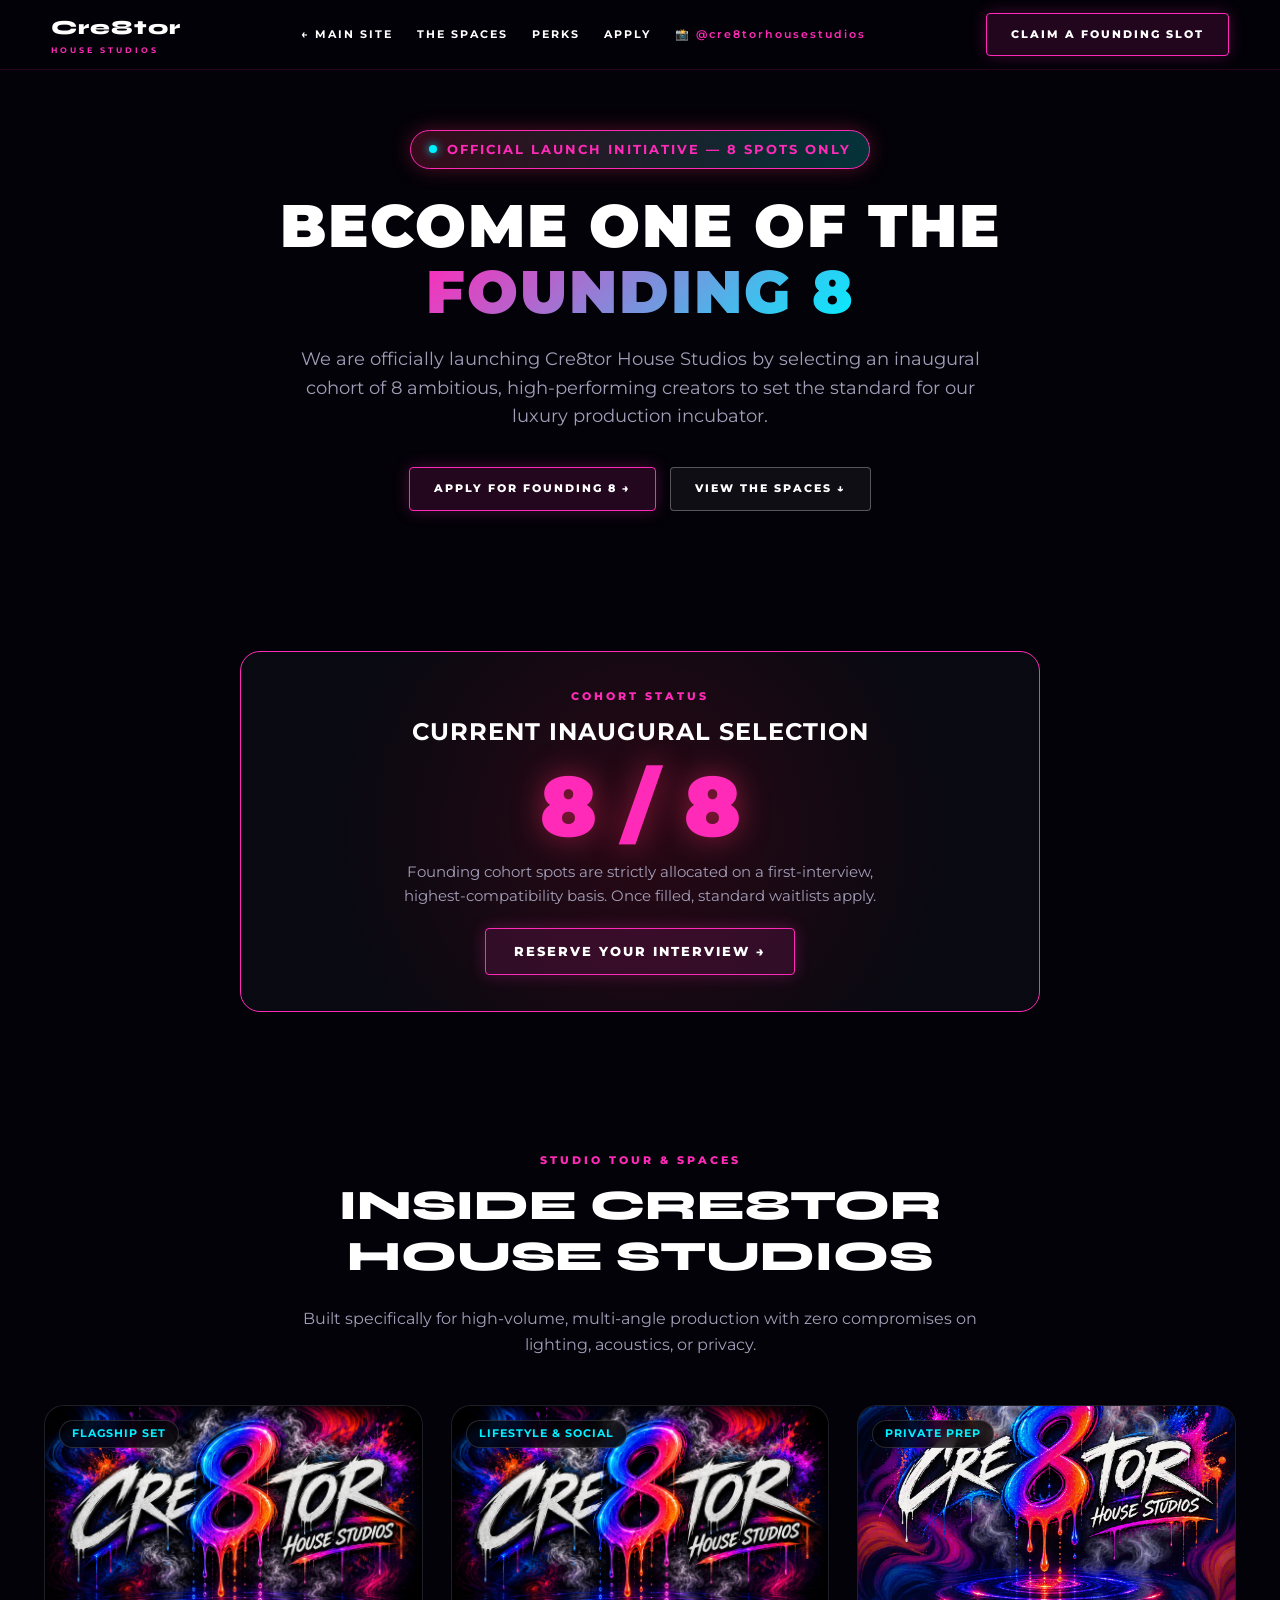
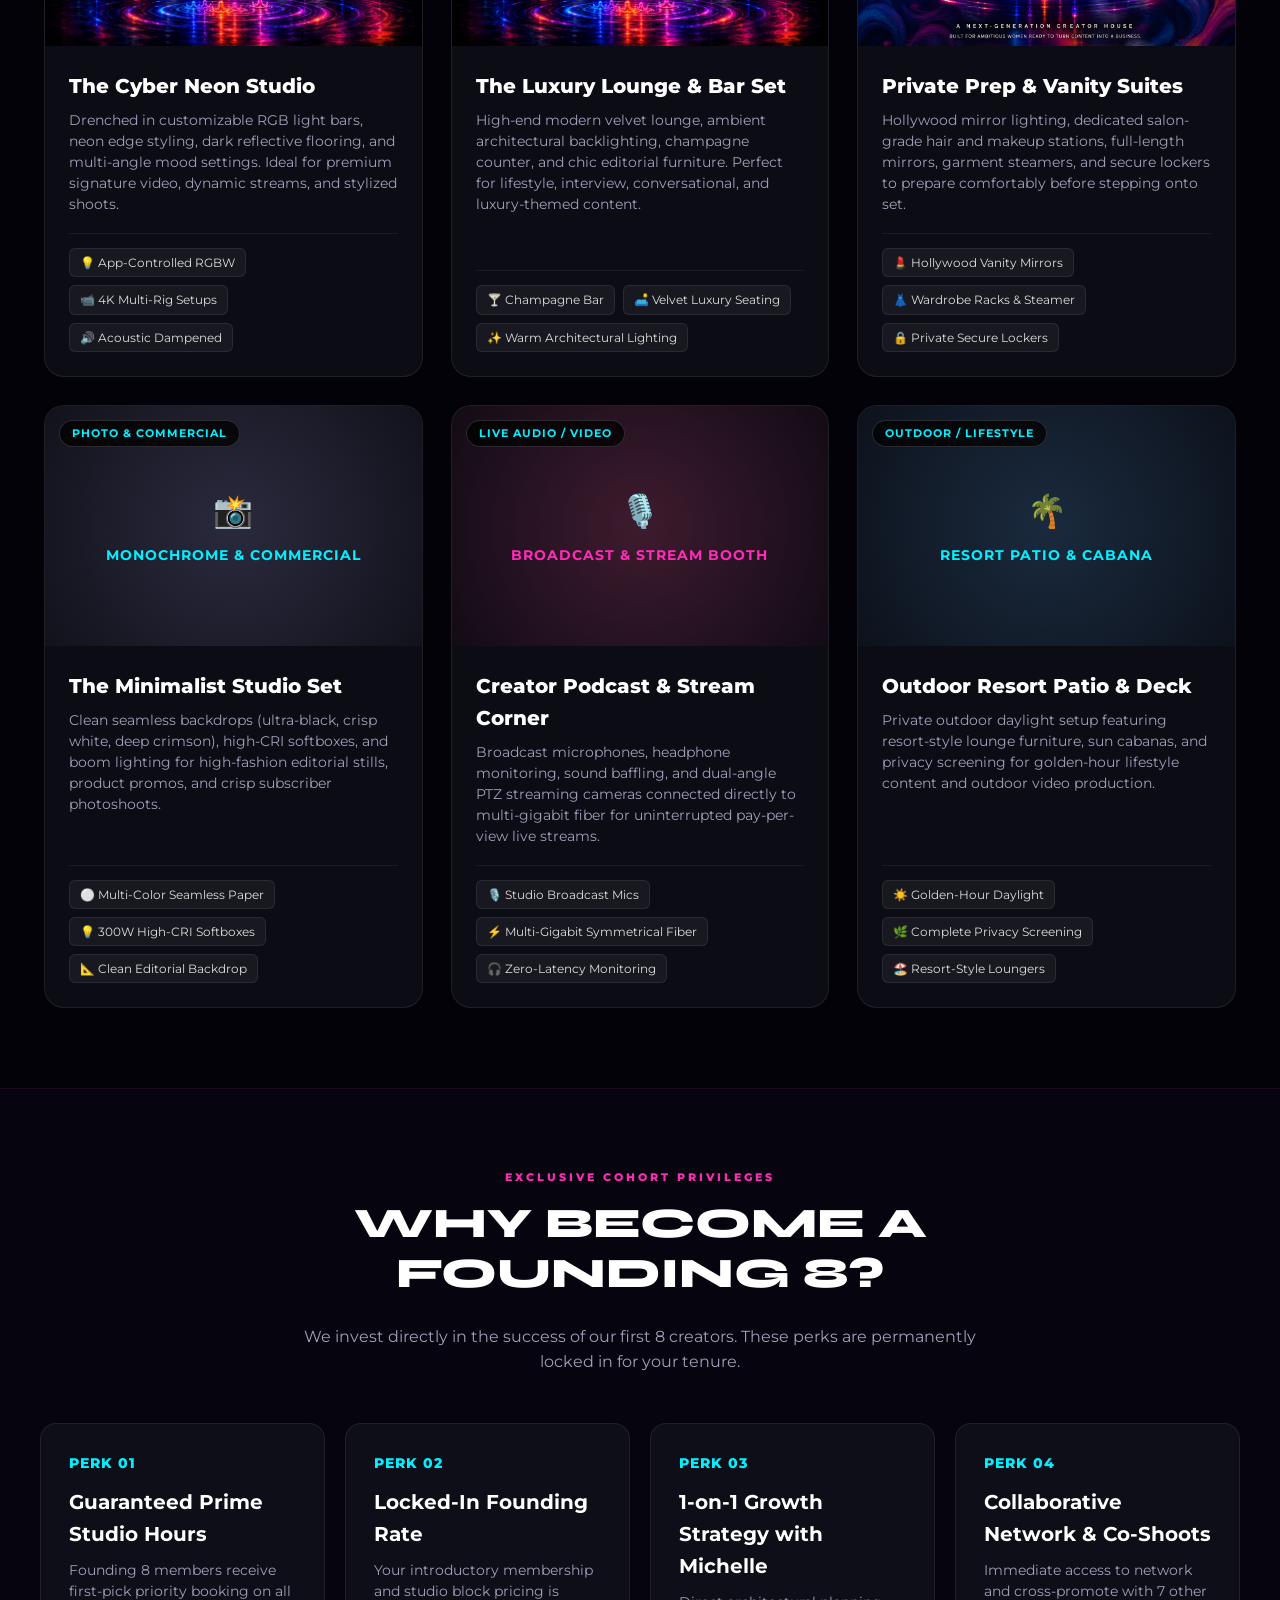
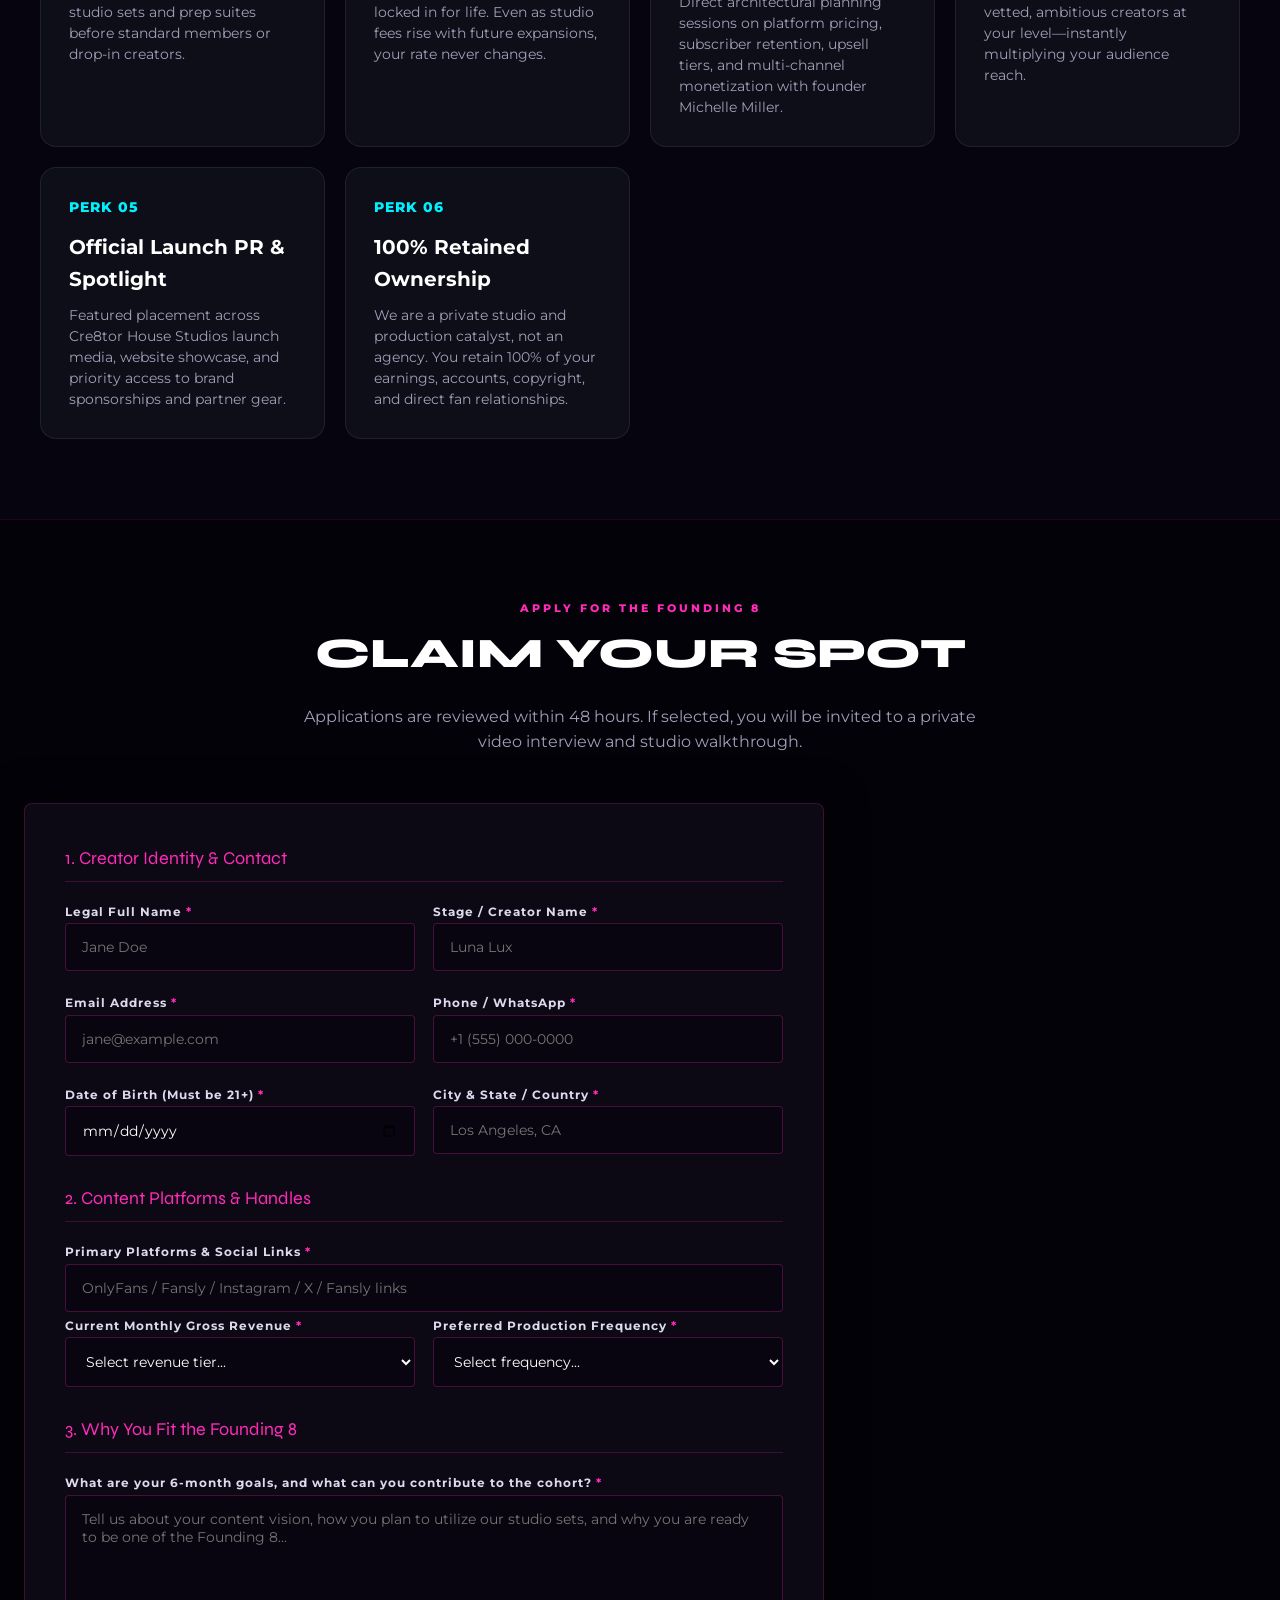
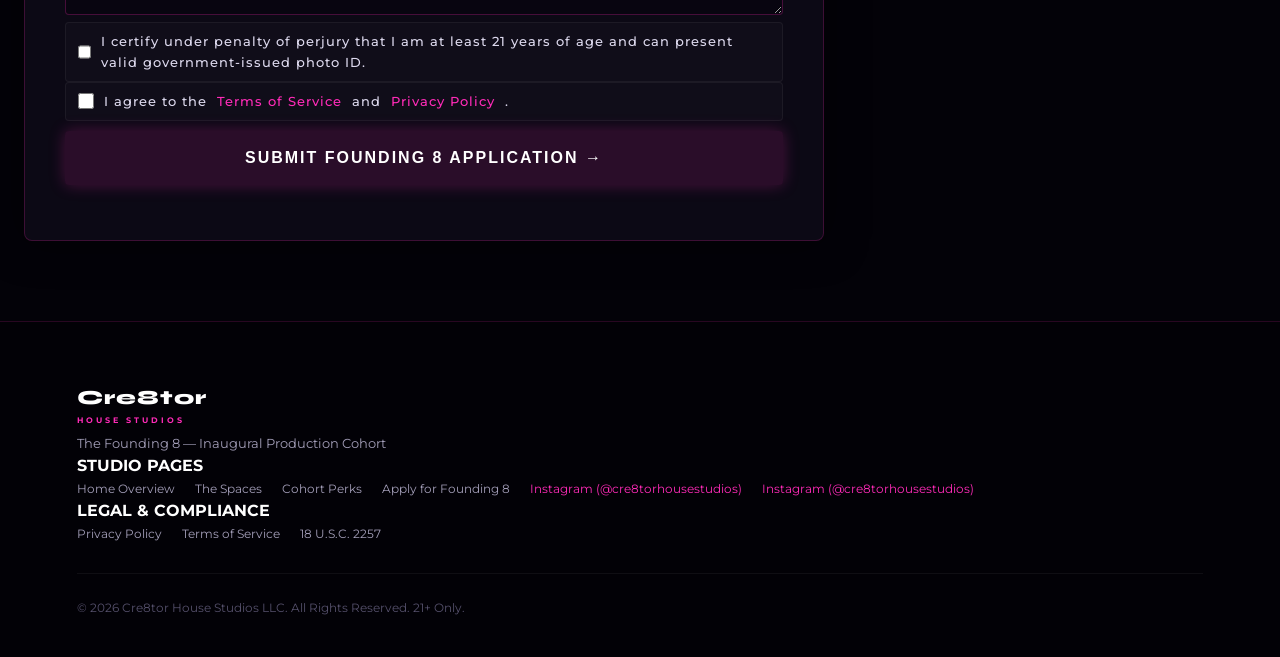
==== commit 082a9256: "Add Instagram link (@cre8torhousestudios) to header and footer" ====
--- a/founding-8.html
+++ b/founding-8.html
@@ -222,6 +222,7 @@
       <a href="#spaces">THE SPACES</a>
       <a href="#perks">PERKS</a>
       <a href="#apply">APPLY</a>
+      <a href="https://www.instagram.com/cre8torhousestudios" target="_blank" rel="noopener noreferrer" style="color: var(--accent-pink); font-weight: 600;">📸 @cre8torhousestudios</a>
     </nav>
     <a href="#apply" class="navbtn">CLAIM A FOUNDING SLOT</a>
   </header>
@@ -539,6 +540,8 @@
           <a href="#spaces">The Spaces</a>
           <a href="#perks">Cohort Perks</a>
           <a href="#apply">Apply for Founding 8</a>
+          <a href="https://www.instagram.com/cre8torhousestudios" target="_blank" rel="noopener noreferrer" style="color: var(--accent-pink);">Instagram (@cre8torhousestudios)</a>
+          <a href="https://www.instagram.com/cre8torhousestudios" target="_blank" rel="noopener noreferrer" style="color: var(--accent-pink);">Instagram (@cre8torhousestudios)</a>
         </div>
       </div>
       <div>
